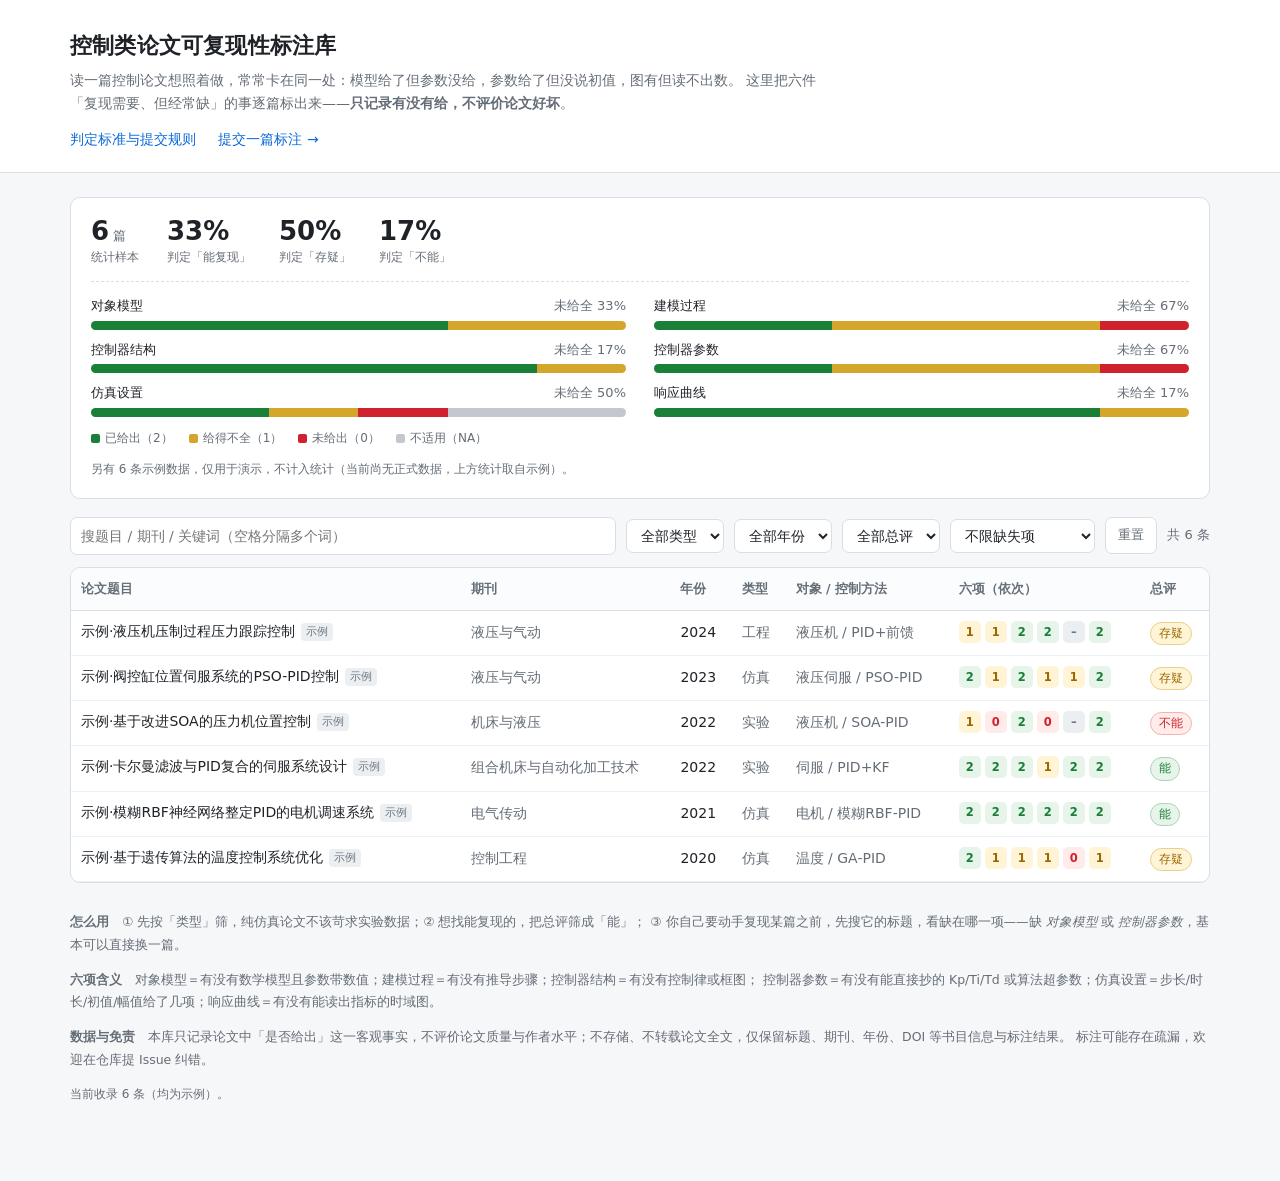
==== index.html @ 1089a648 "add index.html" ====
<!DOCTYPE html>
<html lang="zh-CN">
<head>
<meta charset="utf-8">
<meta name="viewport" content="width=device-width, initial-scale=1">
<title>控制类论文可复现性标注库</title>
<meta name="description" content="统计控制方向论文是否给出对象模型、建模推导、控制器结构、控制器参数、仿真设置与响应曲线，用于判断一篇论文能不能照着复现。">
<link rel="stylesheet" href="assets/style.css">
</head>
<body>

<header class="top">
  <div class="wrap">
    <h1>控制类论文可复现性标注库</h1>
    <p class="sub">
      读一篇控制论文想照着做，常常卡在同一处：模型给了但参数没给，参数给了但没说初值，图有但读不出数。
      这里把六件「复现需要、但经常缺」的事逐篇标出来——<strong>只记录有没有给，不评价论文好坏</strong>。
    </p>
    <nav class="links">
      <a href="about.html">判定标准与提交规则</a>
      <a id="nav-submit" href="https://github.com/" target="_blank" rel="noopener">提交一篇标注 →</a>
    </nav>
  </div>
</header>

<main class="wrap">

  <!-- 统计 -->
  <section id="stats" class="stats">
    <div class="legend">正在读取本地数据…</div>
  </section>

  <!-- 筛选 -->
  <section class="toolbar" aria-label="筛选">
    <input id="f-q" type="search" placeholder="搜题目 / 期刊 / 关键词（空格分隔多个词）" autocomplete="off">
    <select id="f-type" aria-label="论文类型">
      <option value="">全部类型</option>
      <option value="仿真">仿真</option>
      <option value="实验">实验</option>
      <option value="工程">工程</option>
    </select>
    <select id="f-year" aria-label="年份"><option value="">全部年份</option></select>
    <select id="f-repro" aria-label="总评">
      <option value="">全部总评</option>
      <option value="能">能复现</option>
      <option value="存疑">存疑</option>
      <option value="不能">不能</option>
    </select>
    <select id="f-missing" aria-label="只看缺失项"><option value="">不限缺失项</option></select>
    <button id="f-reset" type="button">重置</button>
    <span id="f-count" class="count"></span>
  </section>

  <!-- 表格 -->
  <div id="table-host">
    <noscript><div class="empty"><strong>需要启用 JavaScript</strong>本页在本地读取数据文件后渲染表格。</div></noscript>
  </div>

  <!-- 使用说明 -->
  <footer class="foot" id="how">
    <p><strong>怎么用</strong>　① 先按「类型」筛，纯仿真论文不该苛求实验数据；② 想找能复现的，把总评筛成「能」；
       ③ 你自己要动手复现某篇之前，先搜它的标题，看缺在哪一项——缺 <em>对象模型</em> 或 <em>控制器参数</em>，基本可以直接换一篇。</p>
    <p><strong>六项含义</strong>　对象模型＝有没有数学模型且参数带数值；建模过程＝有没有推导步骤；控制器结构＝有没有控制律或框图；
       控制器参数＝有没有能直接抄的 Kp/Ti/Td 或算法超参数；仿真设置＝步长/时长/初值/幅值给了几项；响应曲线＝有没有能读出指标的时域图。</p>
    <p><strong>数据与免责</strong>　本库只记录论文中「是否给出」这一客观事实，不评价论文质量与作者水平；不存储、不转载论文全文，仅保留标题、期刊、年份、DOI 等书目信息与标注结果。
       标注可能存在疏漏，欢迎在仓库提 Issue 纠错。</p>
    <p id="foot-stat" class="legend"></p>
  </footer>

</main>

<script src="data/papers.js"></script>
<script src="assets/app.js"></script>
</body>
</html>
---- assets/style.css ----
:root {
  --bg: #f6f7f9;
  --card: #ffffff;
  --ink: #1f2328;
  --muted: #656d76;
  --line: #d8dee4;
  --soft: #eef1f4;
  --ok: #1a7f37;
  --ok-bg: #e6f4ea;
  --mid: #9a6700;
  --mid-bg: #fff4d6;
  --bad: #cf222e;
  --bad-bg: #ffebe9;
  --na: #6e7781;
  --na-bg: #eceff2;
  --accent: #0969da;
}

* { box-sizing: border-box; }

html, body {
  margin: 0;
  padding: 0;
  background: var(--bg);
  color: var(--ink);
  font: 15px/1.6 -apple-system, "Segoe UI", "Microsoft YaHei", "Noto Sans SC", system-ui, sans-serif;
}

a { color: var(--accent); text-decoration: none; }
a:hover { text-decoration: underline; }

.wrap { max-width: 1180px; margin: 0 auto; padding: 0 20px 64px; }

/* ---------- 页头 ---------- */
header.top {
  background: var(--card);
  border-bottom: 1px solid var(--line);
  margin-bottom: 24px;
}
header.top .wrap { padding-top: 28px; padding-bottom: 22px; }
header.top h1 {
  margin: 0 0 6px;
  font-size: 22px;
  letter-spacing: .2px;
}
header.top p.sub {
  margin: 0;
  color: var(--muted);
  font-size: 14px;
  max-width: 760px;
}
nav.links { margin-top: 14px; font-size: 14px; }
nav.links a { margin-right: 18px; }

/* ---------- 统计块 ---------- */
.stats {
  background: var(--card);
  border: 1px solid var(--line);
  border-radius: 10px;
  padding: 18px 20px;
  margin-bottom: 18px;
}
.stats .headline {
  display: flex;
  flex-wrap: wrap;
  gap: 28px;
  align-items: baseline;
  padding-bottom: 14px;
  border-bottom: 1px dashed var(--line);
  margin-bottom: 14px;
}
.stats .big { font-size: 26px; font-weight: 650; line-height: 1.2; }
.stats .big small { font-size: 13px; font-weight: 400; color: var(--muted); margin-left: 4px; }
.stats .cap { font-size: 12px; color: var(--muted); }

.fields { display: grid; grid-template-columns: 1fr 1fr; gap: 10px 28px; }
@media (max-width: 760px) { .fields { grid-template-columns: 1fr; } }

.field .field-head {
  display: flex;
  justify-content: space-between;
  font-size: 13px;
  margin-bottom: 4px;
}
.field .field-head .rate { color: var(--muted); }
.bar {
  display: flex;
  height: 9px;
  border-radius: 5px;
  overflow: hidden;
  background: var(--soft);
}
.bar i { display: block; height: 100%; }
.bar .s2 { background: var(--ok); }
.bar .s1 { background: #d4a72c; }
.bar .s0 { background: var(--bad); }
.bar .sna { background: #c3c8ce; }

.legend { margin-top: 12px; font-size: 12px; color: var(--muted); display: flex; gap: 16px; flex-wrap: wrap; }
.legend span::before {
  content: "";
  display: inline-block;
  width: 9px; height: 9px;
  border-radius: 2px;
  margin-right: 5px;
  vertical-align: -1px;
}
.legend .l2::before { background: var(--ok); }
.legend .l1::before { background: #d4a72c; }
.legend .l0::before { background: var(--bad); }
.legend .lna::before { background: #c3c8ce; }

/* ---------- 工具条 ---------- */
.toolbar {
  display: flex;
  flex-wrap: wrap;
  gap: 10px;
  align-items: center;
  margin-bottom: 12px;
}
.toolbar input[type=search],
.toolbar select {
  font: inherit;
  font-size: 14px;
  padding: 7px 10px;
  border: 1px solid var(--line);
  border-radius: 7px;
  background: var(--card);
  color: var(--ink);
}
.toolbar input[type=search] { flex: 1 1 240px; min-width: 180px; }
.toolbar select { flex: 0 0 auto; }
.toolbar .count { margin-left: auto; font-size: 13px; color: var(--muted); }
.toolbar button {
  font: inherit; font-size: 13px;
  padding: 7px 12px;
  border: 1px solid var(--line);
  border-radius: 7px;
  background: var(--card);
  cursor: pointer;
  color: var(--muted);
}
.toolbar button:hover { background: var(--soft); }

/* ---------- 表格 ---------- */
.table-wrap {
  background: var(--card);
  border: 1px solid var(--line);
  border-radius: 10px;
  overflow-x: auto;
}
table { width: 100%; border-collapse: collapse; font-size: 14px; }
thead th {
  text-align: left;
  font-weight: 600;
  font-size: 12.5px;
  color: var(--muted);
  padding: 11px 10px;
  border-bottom: 1px solid var(--line);
  background: #fbfcfd;
  white-space: nowrap;
  position: sticky;
  top: 0;
}
thead th.sortable { cursor: pointer; user-select: none; }
thead th.sortable:hover { color: var(--ink); }
thead th .arrow { color: var(--accent); font-size: 11px; margin-left: 2px; }

tbody td {
  padding: 10px;
  border-bottom: 1px solid var(--soft);
  vertical-align: top;
}
tbody tr.row { cursor: pointer; }
tbody tr.row:hover { background: #fafbfc; }
tbody tr.row.open { background: #f5f8fc; }

td.title { min-width: 260px; line-height: 1.45; }
td.title .badge-sample {
  display: inline-block;
  font-size: 11px;
  color: var(--na);
  background: var(--na-bg);
  border-radius: 4px;
  padding: 1px 5px;
  margin-left: 6px;
  vertical-align: 1px;
}
td.nowrap { white-space: nowrap; }
td.muted { color: var(--muted); }

.cells { display: flex; gap: 4px; }
.cell {
  width: 22px; height: 22px;
  border-radius: 5px;
  font-size: 11.5px;
  display: flex; align-items: center; justify-content: center;
  font-weight: 600;
}
.c2 { background: var(--ok-bg); color: var(--ok); }
.c1 { background: var(--mid-bg); color: var(--mid); }
.c0 { background: var(--bad-bg); color: var(--bad); }
.cNA { background: var(--na-bg); color: var(--na); }

.tag {
  display: inline-block;
  font-size: 12px;
  padding: 1px 8px;
  border-radius: 20px;
  border: 1px solid;
  white-space: nowrap;
}
.tag.ok { color: var(--ok); border-color: #a8d5b5; background: var(--ok-bg); }
.tag.mid { color: var(--mid); border-color: #e8cf8a; background: var(--mid-bg); }
.tag.bad { color: var(--bad); border-color: #f0b3ae; background: var(--bad-bg); }

tr.detail td {
  background: #fbfcfd;
  border-bottom: 1px solid var(--line);
  font-size: 13.5px;
  color: var(--ink);
  padding: 14px 16px 16px;
}
tr.detail .dl { color: var(--muted); }
tr.detail .row2 { margin-top: 6px; color: var(--muted); font-size: 12.5px; }

.empty {
  background: var(--card);
  border: 1px dashed var(--line);
  border-radius: 10px;
  padding: 48px 24px;
  text-align: center;
  color: var(--muted);
}
.empty strong { display: block; color: var(--ink); margin-bottom: 6px; font-size: 16px; }

footer.foot {
  margin-top: 28px;
  font-size: 12.5px;
  color: var(--muted);
  line-height: 1.8;
}

/* ---------- 关于页 ---------- */
article.doc {
  background: var(--card);
  border: 1px solid var(--line);
  border-radius: 10px;
  padding: 8px 28px 28px;
}
article.doc h2 {
  font-size: 17px;
  margin: 28px 0 10px;
  padding-top: 16px;
  border-top: 1px solid var(--soft);
}
article.doc h2:first-of-type { border-top: 0; padding-top: 0; }
article.doc h3 { font-size: 15px; margin: 18px 0 6px; }
article.doc p, article.doc li { font-size: 14px; }
article.doc code {
  background: var(--soft);
  padding: 1px 5px;
  border-radius: 4px;
  font-size: 13px;
  font-family: Consolas, "Courier New", monospace;
}
article.doc table { margin: 10px 0 16px; font-size: 13.5px; border: 1px solid var(--line); border-radius: 8px; }
article.doc table th, article.doc table td { padding: 8px 10px; border-bottom: 1px solid var(--soft); }
article.doc blockquote {
  margin: 10px 0;
  padding: 8px 14px;
  border-left: 3px solid var(--line);
  background: #fbfcfd;
  color: var(--muted);
  font-size: 13.5px;
}
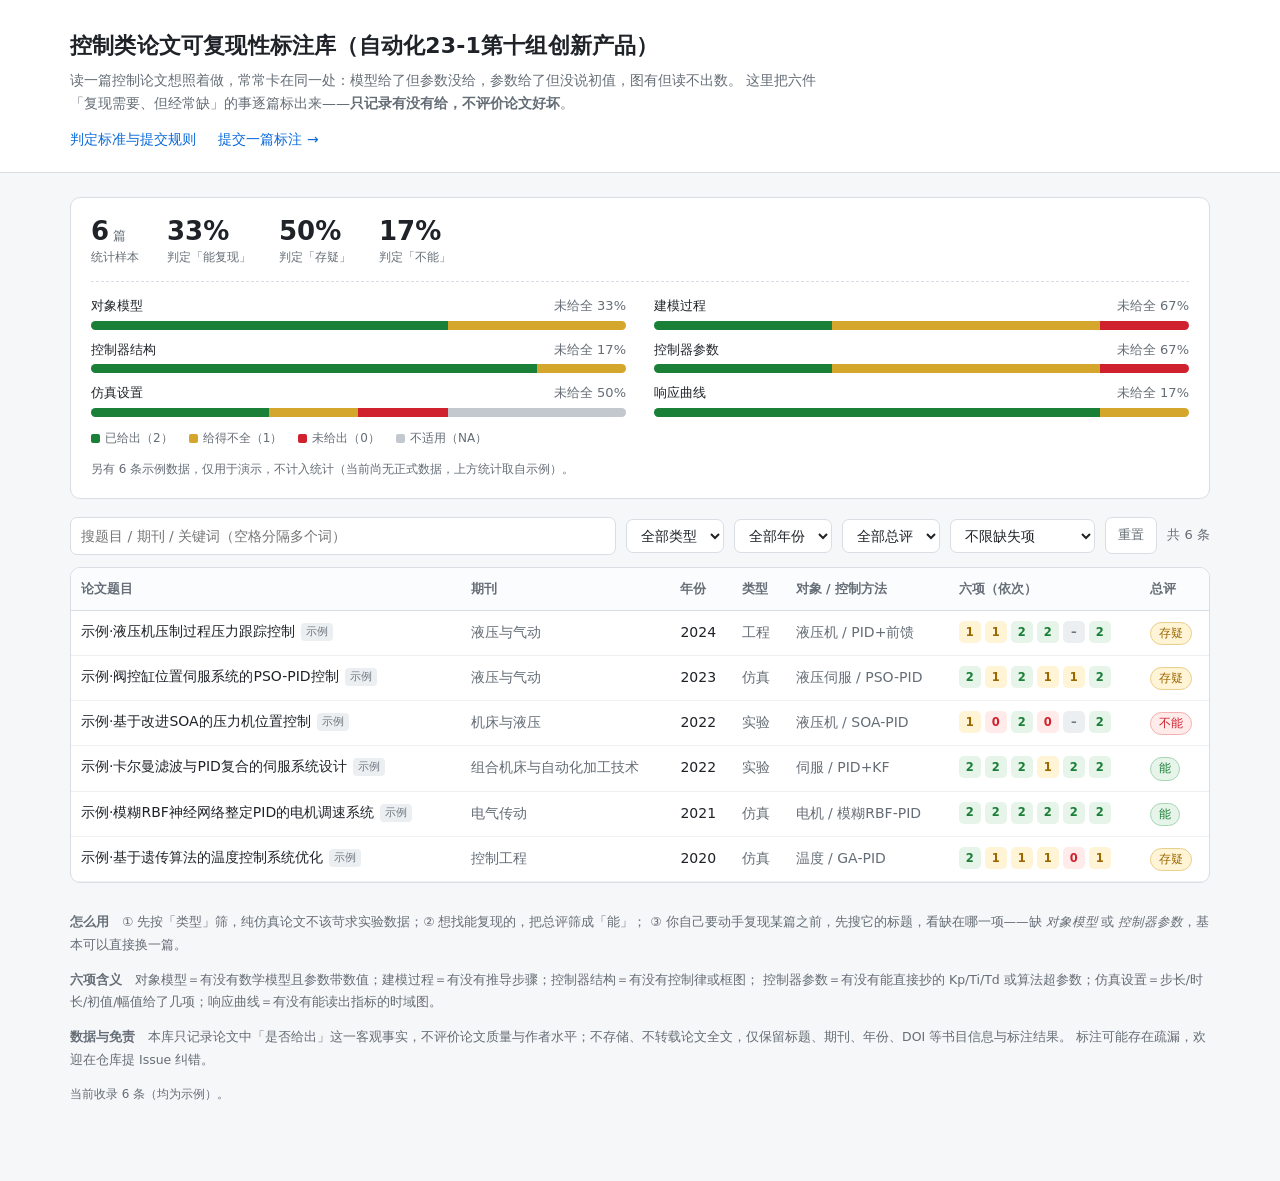
==== commit 82b99edd: "Update header title in index.html" ====
--- a/index.html
+++ b/index.html
@@ -3,7 +3,7 @@
 <head>
 <meta charset="utf-8">
 <meta name="viewport" content="width=device-width, initial-scale=1">
-<title>控制类论文可复现性标注库</title>
+<title>控制类论文可复现性标注库（自动化23-1第十组创新产品）</title>
 <meta name="description" content="统计控制方向论文是否给出对象模型、建模推导、控制器结构、控制器参数、仿真设置与响应曲线，用于判断一篇论文能不能照着复现。">
 <link rel="stylesheet" href="assets/style.css">
 </head>
@@ -11,7 +11,7 @@
 
 <header class="top">
   <div class="wrap">
-    <h1>控制类论文可复现性标注库</h1>
+    <h1>控制类论文可复现性标注库（自动化23-1第十组创新产品）</h1>
     <p class="sub">
       读一篇控制论文想照着做，常常卡在同一处：模型给了但参数没给，参数给了但没说初值，图有但读不出数。
       这里把六件「复现需要、但经常缺」的事逐篇标出来——<strong>只记录有没有给，不评价论文好坏</strong>。
@@ -72,4 +72,4 @@
 <script src="data/papers.js"></script>
 <script src="assets/app.js"></script>
 </body>
-</html>+</html>
